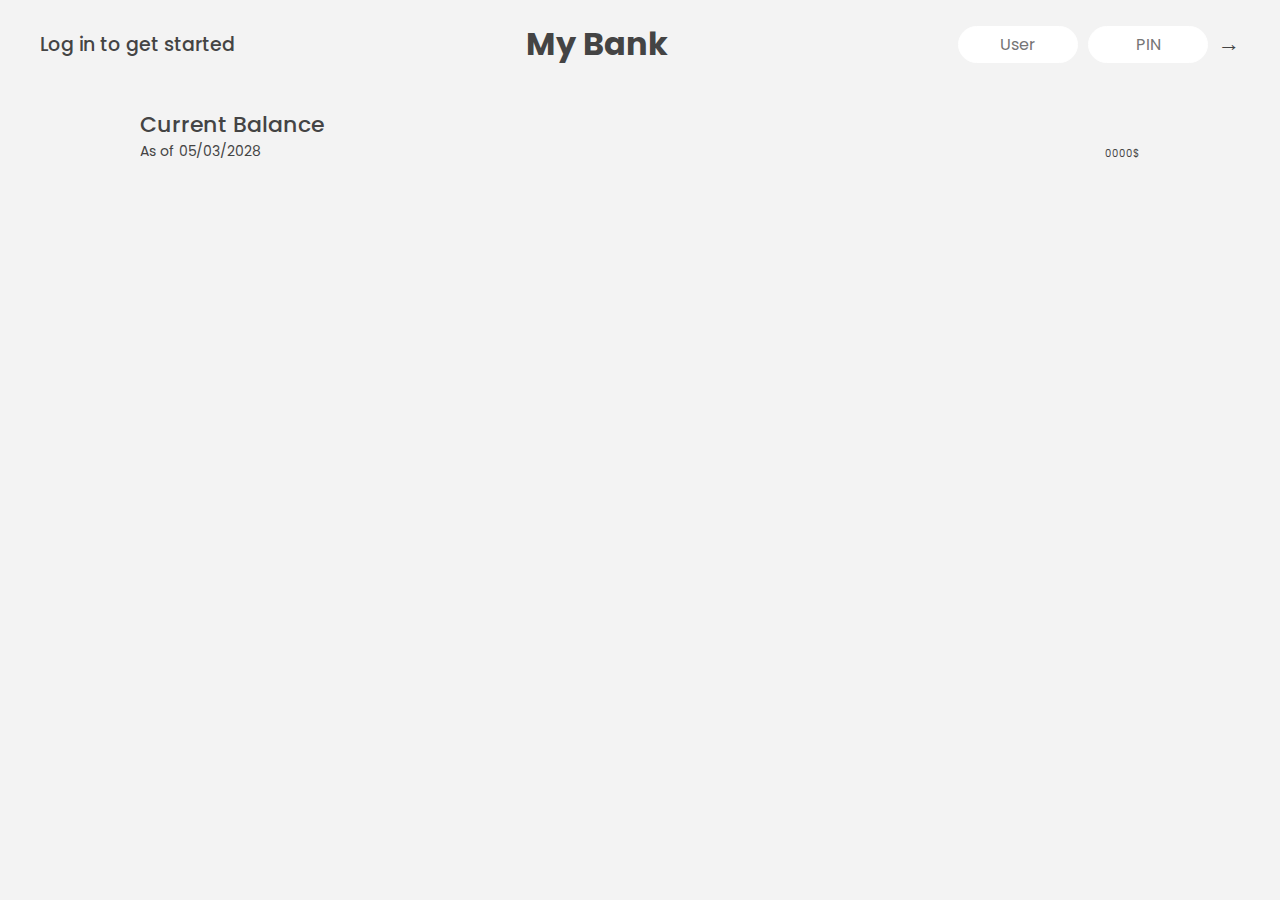
==== Week 5 day 1/Practice banking application/index.html @ 1a050238 "done" ====
<!DOCTYPE html>
<html lang="en">
<head>
    <meta charset="UTF-8">
    <meta name="viewport" content="width=device-width, initial-scale=1.0">
    <link rel="preconnect" href="https://fonts.googleapis.com">
    <link rel="preconnect" href="https://fonts.gstatic.com" crossorigin>
    <link href="https://fonts.googleapis.com/css2?family=Poppins:ital,wght@0,100;0,200;0,300;0,400;0,500;0,600;0,700;0,800;0,900;1,100;1,200;1,300;1,400;1,500;1,600;1,700;1,800;1,900&display=swap" rel="stylesheet">
    <link rel="stylesheet" href="style.css">
    <title>MY Bank</title>
</head>
<body>
    <nav>
        <p class="welcome">Log in to get started</p>
        <h1 class="brand">My Bank</h1>
        <form class="login">
        <input 
        type="text" 
        placeholder="User" 
        class="login__input login__input--user"
        />

        <input 
        type="password" 
        placeholder="PIN"
        class="login__input login__input--pin"
        />
        <button class="login__btn">&rarr;</button>
    </form>
    </nav>
    <main class="app">
        <div class="balance">
            <div>
                <p class="balance__lable">Current Balance</p>
                <p class="balance__date">
                    As of <span>05/03/2028</span>
                </p>
            </div>
            <p class="balance__value">0000$</p>
        </div>
    </main>


    <script src="./script.js"></script>
</body>
</html>
---- Week 5 day 1/Practice banking application/style.css ----
*{
    margin: 0;
    padding: 0;
    box-sizing: border-box; 
 }
 html{
     font-size: 62.5%;
 }
 body{
     font-family: 'Poppins', sans-serif;
     color: #444;
     background-color: #f3f3f3;
     height: 100vh;
     padding: 2rem;
 }
 nav{
     display: flex;
     justify-content: space-between;
     align-items: center;
     padding: 0 2rem;
 
 }
 .welcome{
 font-size: 1.9rem;
 font-weight: 500;
 }
 .brand{
     font-size: 3.2rem;
 }
 .login{
     display: flex;
 }
 .login__input{
     border: none;
     padding: 0.5rem 2rem;
     font-size: 1.6rem;
     font-family: inherit;
     text-align: center;
     width: 12rem;
     border-radius: 10rem;
     margin-right: 1rem;
     color: inherit;
     border: 1px solid #fff;
     transition: all 0.3s;
 }
 .login__input:focus{
     outline: none;
     border: 1px solid #ccc;
 }
 .login__btn{
     border: none;
     background: none;
     font-size: 2.2rem;
     color: inherit;
     cursor: pointer;
     transition: all 0.3s;
 }
 .login__btn:hover,.login__btn:focus{
     outline: none;
     color: #777;
 }
 
 /*Main Styles*/
 .app{
     position: relative;
     max-width: 100rem;
     margin: 4rem auto;
     display: grid;
     grid-template-columns: 4fr 3fr;
     grid-template-rows: auto repeat(3,15rem) auto;
     gap: 2rem;
 
     opacity: 1;
     transition: all 1s;
 }
 .balance{
     grid-column: 1 / span 2;
     display: flex;
     align-items: flex-end;
     justify-content: space-between;
     margin-bottom: 2rem;
 }
 .balance__lable{
     font-size: 2.2rem;
     font-weight: 500;
 }
 .balance__date{
     font-size: 1.4rem;
     font-weight: 400;
 }
 .balanve__value{
     font-size: 4.5rem;
     font-weight: 400;
 }
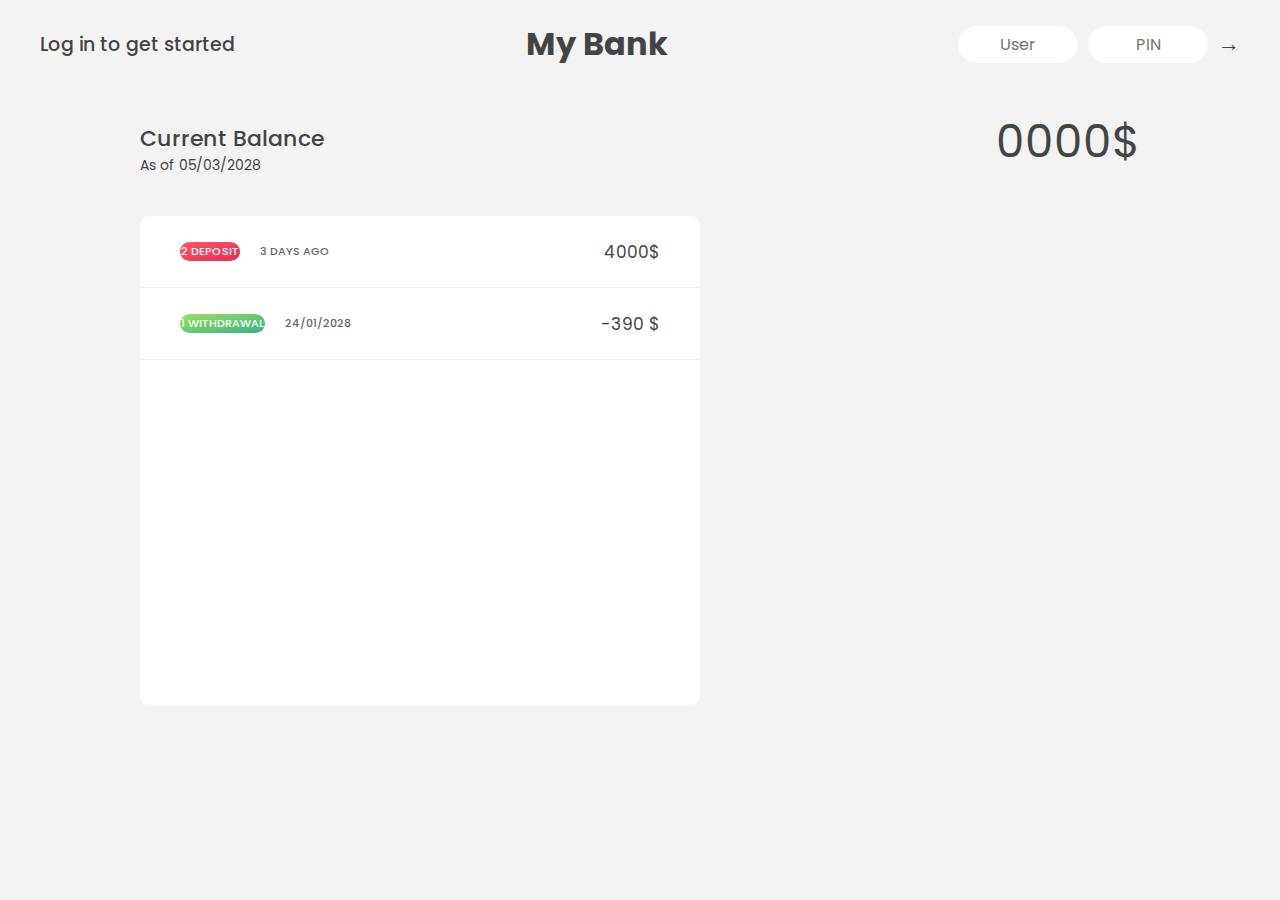
==== commit 69896bb5: "done" ====
--- a/Week 5 day 1/Practice banking application/index.html
+++ b/Week 5 day 1/Practice banking application/index.html
@@ -29,6 +29,7 @@
     </form>
     </nav>
     <main class="app">
+        <!--Balance Section-->
         <div class="balance">
             <div>
                 <p class="balance__lable">Current Balance</p>
@@ -38,6 +39,23 @@
             </div>
             <p class="balance__value">0000$</p>
         </div>
+<!--Movement Section-->
+<div class="movement">
+    <div class="movement__row">
+        <div class="movement__type movement__type--withdrawal">
+            2 Deposit</div>
+     <div class="movement__date">3 Days Ago</div>
+     <div class="movement__value">4000$</div>
+    </div>
+
+    <div class="movement__row">
+        <div class="movement__type movement__type--deposit">
+            1 Withdrawal</div>
+     <div class="movement__date">24/01/2028</div>
+     <div class="movement__value">-390 $</div>
+    </div>
+</div>
+
     </main>
 
 
--- a/Week 5 day 1/Practice banking application/style.css
+++ b/Week 5 day 1/Practice banking application/style.css
@@ -88,8 +88,50 @@
      font-size: 1.4rem;
      font-weight: 400;
  }
- .balanve__value{
+ .balance__value{
      font-size: 4.5rem;
      font-weight: 400;
  }
+ /* Movement */
+ .movement{
+    grid-row: 2 / span 3;
+    background-color: #fff;
+    border-radius: 1rem;
+    overflow: scroll;
+ }
+ .movement__row{
+    padding: 2.25rem 4rem;
+    display: flex;
+    align-items: center;
+    border-bottom: 1px solid #eee;
+ }
+
+ .movement__type{
+    font-size: 1.1rem;
+    text-transform: uppercase;
+    font-weight: 500;
+    color: #fff;
+    padding: 0.1rem 0.1rem;
+    border-radius: 10rem;
+    margin-right: 2rem;
+ }
+ .movement__type--deposit{
+    background-image: linear-gradient(to top left, #39b385,#9be15d);
+
+ }
+ .movement__type--withdrawal{
+    background-image: linear-gradient(to top left,#e52a5a,#ff585f);
+ }
+ .movement__date{
+    font-size: 1.1rem;
+    text-transform: uppercase;
+    font-weight: 500;
+    color: #666;
+ }
+
+ .movement__value{
+    font-size: 1.7rem;
+    margin-left: auto;
+ }
+
  